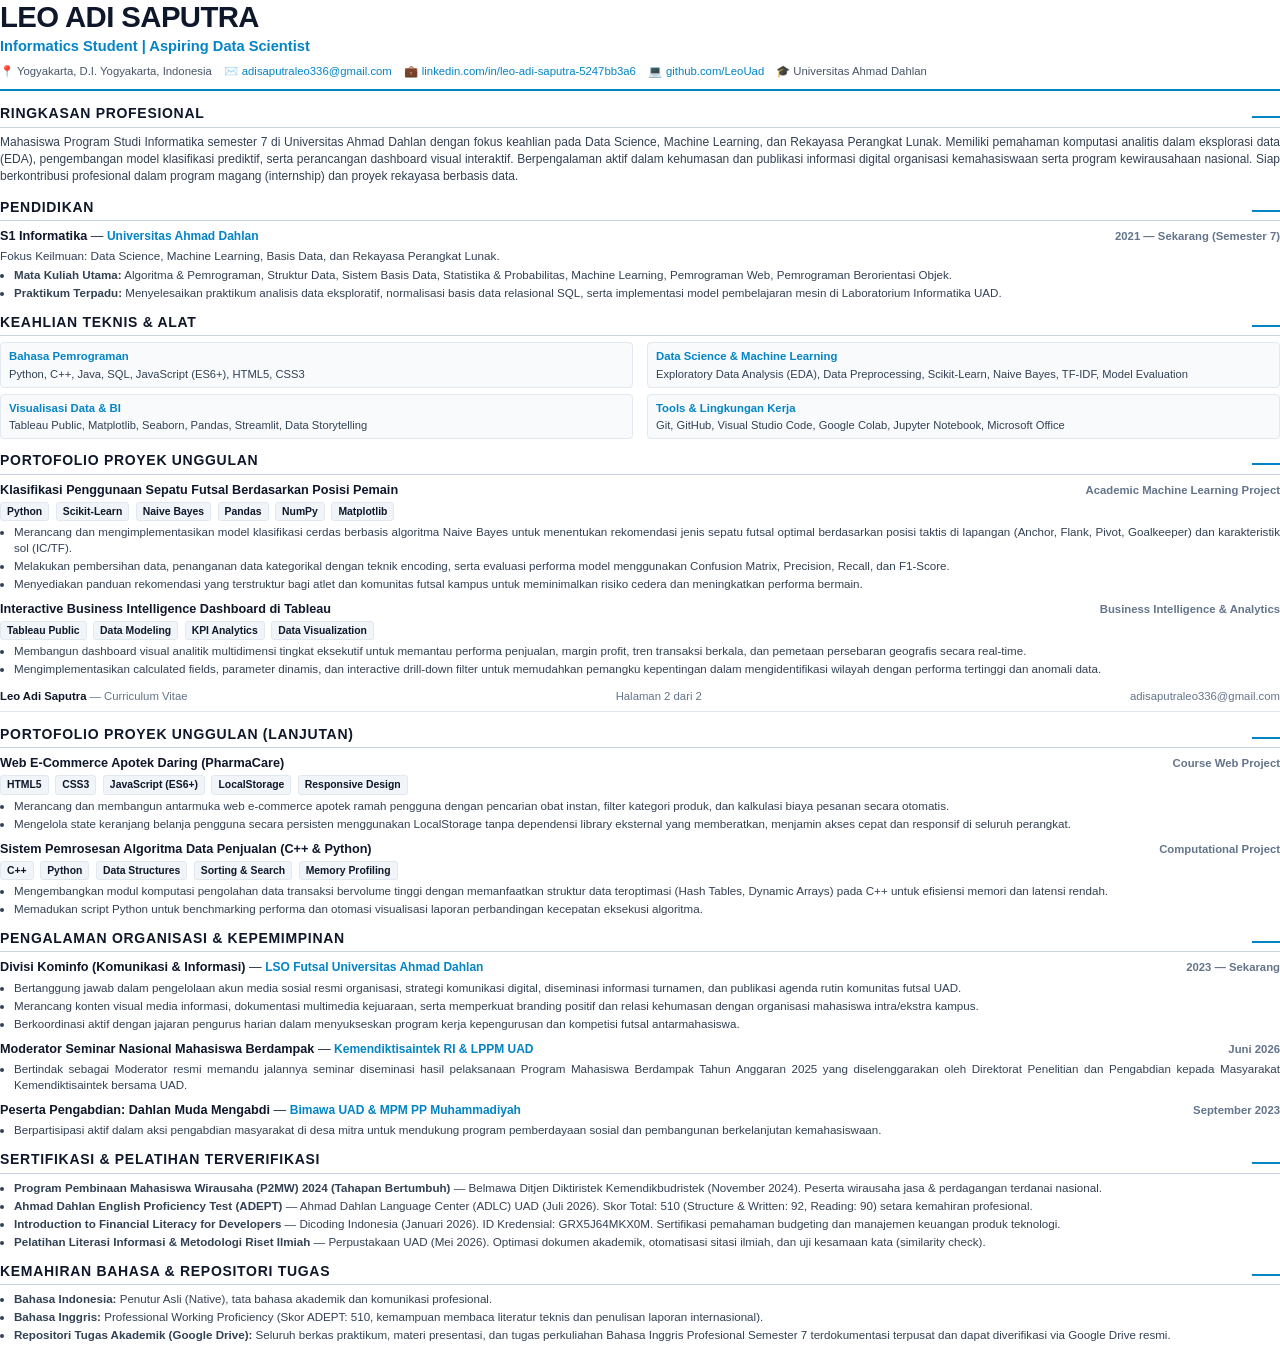
==== assets/cv-source.html @ f5b61b45 "feat: implement complete professional 2-page CV PDF and full preview modal" ====
<!DOCTYPE html>
<html lang="id">
<head>
  <meta charset="UTF-8">
  <title>Curriculum Vitae - Leo Adi Saputra</title>
  <style>
    @page {
      size: A4 portrait;
      margin: 12mm 15mm;
    }

    * {
      box-sizing: border-box;
      margin: 0;
      padding: 0;
      -webkit-print-color-adjust: exact;
      print-color-adjust: exact;
    }

    body {
      font-family: -apple-system, BlinkMacSystemFont, "Segoe UI", Roboto, "Helvetica Neue", Arial, sans-serif;
      color: #1e293b;
      background: #ffffff;
      font-size: 9.5pt;
      line-height: 1.45;
    }

    .page {
      position: relative;
      width: 100%;
    }

    .page-break {
      page-break-after: always;
      break-after: page;
      height: 0;
      display: block;
    }

    /* Header */
    .header {
      border-bottom: 2px solid #0284c7;
      padding-bottom: 10px;
      margin-bottom: 12px;
    }

    .name {
      font-size: 22pt;
      font-weight: 800;
      color: #0f172a;
      letter-spacing: -0.02em;
      line-height: 1.15;
    }

    .title {
      font-size: 11pt;
      font-weight: 600;
      color: #0284c7;
      margin-top: 2px;
      margin-bottom: 6px;
    }

    .contact-info {
      display: flex;
      flex-wrap: wrap;
      gap: 12px;
      font-size: 8.5pt;
      color: #475569;
    }

    .contact-item {
      display: inline-flex;
      align-items: center;
      gap: 4px;
    }

    .contact-item a {
      color: #0284c7;
      text-decoration: none;
      font-weight: 500;
    }

    /* Section Styling */
    .section {
      margin-bottom: 11px;
    }

    .section-title {
      font-size: 10.5pt;
      font-weight: 700;
      color: #0f172a;
      text-transform: uppercase;
      letter-spacing: 0.05em;
      border-bottom: 1px solid #cbd5e1;
      padding-bottom: 3px;
      margin-bottom: 6px;
      display: flex;
      justify-content: space-between;
      align-items: baseline;
    }

    .section-title::after {
      content: "";
      display: block;
      height: 2px;
      background: #0284c7;
      width: 28px;
      margin-top: 2px;
    }

    p.summary {
      text-align: justify;
      text-justify: inter-word;
      color: #334155;
      font-size: 9pt;
      line-height: 1.45;
    }

    /* Entry Item */
    .entry {
      margin-bottom: 8px;
    }

    .entry:last-child {
      margin-bottom: 0;
    }

    .entry-header {
      display: flex;
      justify-content: space-between;
      align-items: baseline;
      margin-bottom: 2px;
    }

    .entry-title {
      font-size: 9.5pt;
      font-weight: 700;
      color: #0f172a;
    }

    .entry-subtitle {
      font-size: 9pt;
      font-weight: 600;
      color: #0284c7;
    }

    .entry-date {
      font-size: 8.5pt;
      font-weight: 600;
      color: #64748b;
      white-space: nowrap;
    }

    .entry-desc {
      font-size: 8.8pt;
      color: #334155;
      text-align: justify;
      text-justify: inter-word;
      line-height: 1.4;
    }

    .bullets {
      margin-top: 3px;
      padding-left: 14px;
      list-style-type: disc;
    }

    .bullets li {
      font-size: 8.7pt;
      color: #334155;
      margin-bottom: 2px;
      text-align: justify;
      text-justify: inter-word;
      line-height: 1.38;
    }

    .tech-pill {
      display: inline-block;
      background: #f1f5f9;
      color: #0f172a;
      padding: 1px 6px;
      border-radius: 3px;
      font-size: 7.8pt;
      font-weight: 600;
      border: 1px solid #e2e8f0;
      margin-right: 3px;
      margin-top: 2px;
    }

    /* Skills Grid */
    .skills-grid {
      display: grid;
      grid-template-columns: 1fr 1fr;
      gap: 6px 14px;
      font-size: 8.8pt;
    }

    .skill-category {
      background: #f8fafc;
      border: 1px solid #e2e8f0;
      border-radius: 4px;
      padding: 5px 8px;
    }

    .skill-cat-title {
      font-weight: 700;
      color: #0284c7;
      font-size: 8.5pt;
      margin-bottom: 2px;
    }

    .skill-cat-items {
      color: #334155;
      font-size: 8.4pt;
      line-height: 1.35;
    }

    /* Page 2 Header Continuity */
    .page2-header {
      display: flex;
      justify-content: space-between;
      align-items: center;
      border-bottom: 1px solid #e2e8f0;
      padding-bottom: 6px;
      margin-bottom: 12px;
      font-size: 8.5pt;
      color: #64748b;
    }

    .page2-header strong {
      color: #0f172a;
    }
  </style>
</head>
<body>

  <!-- ==================== HALAMAN 1 ==================== -->
  <div class="page">
    <div class="header">
      <h1 class="name">LEO ADI SAPUTRA</h1>
      <div class="title">Informatics Student | Aspiring Data Scientist</div>
      <div class="contact-info">
        <span class="contact-item">📍 Yogyakarta, D.I. Yogyakarta, Indonesia</span>
        <span class="contact-item">✉️ <a href="mailto:adisaputraleo336@gmail.com">adisaputraleo336@gmail.com</a></span>
        <span class="contact-item">💼 <a href="https://www.linkedin.com/in/leo-adi-saputra-5247bb3a6/" target="_blank">linkedin.com/in/leo-adi-saputra-5247bb3a6</a></span>
        <span class="contact-item">💻 <a href="https://github.com/LeoUad" target="_blank">github.com/LeoUad</a></span>
        <span class="contact-item">🎓 Universitas Ahmad Dahlan</span>
      </div>
    </div>

    <!-- Ringkasan Profesional -->
    <div class="section">
      <div class="section-title">Ringkasan Profesional</div>
      <p class="summary">
        Mahasiswa Program Studi Informatika semester 7 di Universitas Ahmad Dahlan dengan fokus keahlian pada Data Science, Machine Learning, dan Rekayasa Perangkat Lunak. Memiliki pemahaman komputasi analitis dalam eksplorasi data (EDA), pengembangan model klasifikasi prediktif, serta perancangan dashboard visual interaktif. Berpengalaman aktif dalam kehumasan dan publikasi informasi digital organisasi kemahasiswaan serta program kewirausahaan nasional. Siap berkontribusi profesional dalam program magang (internship) dan proyek rekayasa berbasis data.
      </p>
    </div>

    <!-- Pendidikan -->
    <div class="section">
      <div class="section-title">Pendidikan</div>
      <div class="entry">
        <div class="entry-header">
          <div>
            <span class="entry-title">S1 Informatika</span> &mdash;
            <span class="entry-subtitle">Universitas Ahmad Dahlan</span>
          </div>
          <span class="entry-date">2021 &mdash; Sekarang (Semester 7)</span>
        </div>
        <div class="entry-desc">
          Fokus Keilmuan: Data Science, Machine Learning, Basis Data, dan Rekayasa Perangkat Lunak.
        </div>
        <ul class="bullets">
          <li><strong>Mata Kuliah Utama:</strong> Algoritma & Pemrograman, Struktur Data, Sistem Basis Data, Statistika & Probabilitas, Machine Learning, Pemrograman Web, Pemrograman Berorientasi Objek.</li>
          <li><strong>Praktikum Terpadu:</strong> Menyelesaikan praktikum analisis data eksploratif, normalisasi basis data relasional SQL, serta implementasi model pembelajaran mesin di Laboratorium Informatika UAD.</li>
        </ul>
      </div>
    </div>

    <!-- Keahlian Teknis -->
    <div class="section">
      <div class="section-title">Keahlian Teknis &amp; Alat</div>
      <div class="skills-grid">
        <div class="skill-category">
          <div class="skill-cat-title">Bahasa Pemrograman</div>
          <div class="skill-cat-items">Python, C++, Java, SQL, JavaScript (ES6+), HTML5, CSS3</div>
        </div>
        <div class="skill-category">
          <div class="skill-cat-title">Data Science &amp; Machine Learning</div>
          <div class="skill-cat-items">Exploratory Data Analysis (EDA), Data Preprocessing, Scikit-Learn, Naive Bayes, TF-IDF, Model Evaluation</div>
        </div>
        <div class="skill-category">
          <div class="skill-cat-title">Visualisasi Data &amp; BI</div>
          <div class="skill-cat-items">Tableau Public, Matplotlib, Seaborn, Pandas, Streamlit, Data Storytelling</div>
        </div>
        <div class="skill-category">
          <div class="skill-cat-title">Tools &amp; Lingkungan Kerja</div>
          <div class="skill-cat-items">Git, GitHub, Visual Studio Code, Google Colab, Jupyter Notebook, Microsoft Office</div>
        </div>
      </div>
    </div>

    <!-- Proyek Unggulan (Halaman 1: Proyek 1 & 2) -->
    <div class="section">
      <div class="section-title">Portofolio Proyek Unggulan</div>

      <!-- Proyek 1 -->
      <div class="entry">
        <div class="entry-header">
          <div>
            <span class="entry-title">Klasifikasi Penggunaan Sepatu Futsal Berdasarkan Posisi Pemain</span>
            <div style="margin-top: 1px;">
              <span class="tech-pill">Python</span>
              <span class="tech-pill">Scikit-Learn</span>
              <span class="tech-pill">Naive Bayes</span>
              <span class="tech-pill">Pandas</span>
              <span class="tech-pill">NumPy</span>
              <span class="tech-pill">Matplotlib</span>
            </div>
          </div>
          <span class="entry-date">Academic Machine Learning Project</span>
        </div>
        <ul class="bullets">
          <li>Merancang dan mengimplementasikan model klasifikasi cerdas berbasis algoritma Naive Bayes untuk menentukan rekomendasi jenis sepatu futsal optimal berdasarkan posisi taktis di lapangan (Anchor, Flank, Pivot, Goalkeeper) dan karakteristik sol (IC/TF).</li>
          <li>Melakukan pembersihan data, penanganan data kategorikal dengan teknik encoding, serta evaluasi performa model menggunakan Confusion Matrix, Precision, Recall, dan F1-Score.</li>
          <li>Menyediakan panduan rekomendasi yang terstruktur bagi atlet dan komunitas futsal kampus untuk meminimalkan risiko cedera dan meningkatkan performa bermain.</li>
        </ul>
      </div>

      <!-- Proyek 2 -->
      <div class="entry" style="margin-top: 6px;">
        <div class="entry-header">
          <div>
            <span class="entry-title">Interactive Business Intelligence Dashboard di Tableau</span>
            <div style="margin-top: 1px;">
              <span class="tech-pill">Tableau Public</span>
              <span class="tech-pill">Data Modeling</span>
              <span class="tech-pill">KPI Analytics</span>
              <span class="tech-pill">Data Visualization</span>
            </div>
          </div>
          <span class="entry-date">Business Intelligence & Analytics</span>
        </div>
        <ul class="bullets">
          <li>Membangun dashboard visual analitik multidimensi tingkat eksekutif untuk memantau performa penjualan, margin profit, tren transaksi berkala, dan pemetaan persebaran geografis secara real-time.</li>
          <li>Mengimplementasikan calculated fields, parameter dinamis, dan interactive drill-down filter untuk memudahkan pemangku kepentingan dalam mengidentifikasi wilayah dengan performa tertinggi dan anomali data.</li>
        </ul>
      </div>
    </div>
  </div>

  <!-- PAGE BREAK UNTUK HALAMAN 2 -->
  <div class="page-break"></div>

  <!-- ==================== HALAMAN 2 ==================== -->
  <div class="page">
    <div class="page2-header">
      <span><strong>Leo Adi Saputra</strong> &mdash; Curriculum Vitae</span>
      <span>Halaman 2 dari 2</span>
      <span>adisaputraleo336@gmail.com</span>
    </div>

    <!-- Proyek Unggulan (Lanjutan Halaman 2: Proyek 3 & 4) -->
    <div class="section">
      <div class="section-title">Portofolio Proyek Unggulan (Lanjutan)</div>

      <!-- Proyek 3 -->
      <div class="entry">
        <div class="entry-header">
          <div>
            <span class="entry-title">Web E-Commerce Apotek Daring (PharmaCare)</span>
            <div style="margin-top: 1px;">
              <span class="tech-pill">HTML5</span>
              <span class="tech-pill">CSS3</span>
              <span class="tech-pill">JavaScript (ES6+)</span>
              <span class="tech-pill">LocalStorage</span>
              <span class="tech-pill">Responsive Design</span>
            </div>
          </div>
          <span class="entry-date">Course Web Project</span>
        </div>
        <ul class="bullets">
          <li>Merancang dan membangun antarmuka web e-commerce apotek ramah pengguna dengan pencarian obat instan, filter kategori produk, dan kalkulasi biaya pesanan secara otomatis.</li>
          <li>Mengelola state keranjang belanja pengguna secara persisten menggunakan LocalStorage tanpa dependensi library eksternal yang memberatkan, menjamin akses cepat dan responsif di seluruh perangkat.</li>
        </ul>
      </div>

      <!-- Proyek 4 -->
      <div class="entry" style="margin-top: 6px;">
        <div class="entry-header">
          <div>
            <span class="entry-title">Sistem Pemrosesan Algoritma Data Penjualan (C++ &amp; Python)</span>
            <div style="margin-top: 1px;">
              <span class="tech-pill">C++</span>
              <span class="tech-pill">Python</span>
              <span class="tech-pill">Data Structures</span>
              <span class="tech-pill">Sorting &amp; Search</span>
              <span class="tech-pill">Memory Profiling</span>
            </div>
          </div>
          <span class="entry-date">Computational Project</span>
        </div>
        <ul class="bullets">
          <li>Mengembangkan modul komputasi pengolahan data transaksi bervolume tinggi dengan memanfaatkan struktur data teroptimasi (Hash Tables, Dynamic Arrays) pada C++ untuk efisiensi memori dan latensi rendah.</li>
          <li>Memadukan script Python untuk benchmarking performa dan otomasi visualisasi laporan perbandingan kecepatan eksekusi algoritma.</li>
        </ul>
      </div>
    </div>

    <!-- Pengalaman Organisasi & Kepemimpinan -->
    <div class="section">
      <div class="section-title">Pengalaman Organisasi &amp; Kepemimpinan</div>

      <!-- Organisasi 1 -->
      <div class="entry">
        <div class="entry-header">
          <div>
            <span class="entry-title">Divisi Kominfo (Komunikasi &amp; Informasi)</span> &mdash;
            <span class="entry-subtitle">LSO Futsal Universitas Ahmad Dahlan</span>
          </div>
          <span class="entry-date">2023 &mdash; Sekarang</span>
        </div>
        <ul class="bullets">
          <li>Bertanggung jawab dalam pengelolaan akun media sosial resmi organisasi, strategi komunikasi digital, diseminasi informasi turnamen, dan publikasi agenda rutin komunitas futsal UAD.</li>
          <li>Merancang konten visual media informasi, dokumentasi multimedia kejuaraan, serta memperkuat branding positif dan relasi kehumasan dengan organisasi mahasiswa intra/ekstra kampus.</li>
          <li>Berkoordinasi aktif dengan jajaran pengurus harian dalam menyukseskan program kerja kepengurusan dan kompetisi futsal antarmahasiswa.</li>
        </ul>
      </div>

      <!-- Kepanitiaan / Moderator -->
      <div class="entry" style="margin-top: 6px;">
        <div class="entry-header">
          <div>
            <span class="entry-title">Moderator Seminar Nasional Mahasiswa Berdampak</span> &mdash;
            <span class="entry-subtitle">Kemendiktisaintek RI &amp; LPPM UAD</span>
          </div>
          <span class="entry-date">Juni 2026</span>
        </div>
        <ul class="bullets">
          <li>Bertindak sebagai Moderator resmi memandu jalannya seminar diseminasi hasil pelaksanaan Program Mahasiswa Berdampak Tahun Anggaran 2025 yang diselenggarakan oleh Direktorat Penelitian dan Pengabdian kepada Masyarakat Kemendiktisaintek bersama UAD.</li>
        </ul>
      </div>

      <!-- Pengabdian Masyarakat -->
      <div class="entry" style="margin-top: 6px;">
        <div class="entry-header">
          <div>
            <span class="entry-title">Peserta Pengabdian: Dahlan Muda Mengabdi</span> &mdash;
            <span class="entry-subtitle">Bimawa UAD &amp; MPM PP Muhammadiyah</span>
          </div>
          <span class="entry-date">September 2023</span>
        </div>
        <ul class="bullets">
          <li>Berpartisipasi aktif dalam aksi pengabdian masyarakat di desa mitra untuk mendukung program pemberdayaan sosial dan pembangunan berkelanjutan kemahasiswaan.</li>
        </ul>
      </div>
    </div>

    <!-- Sertifikasi & Pelatihan Terverifikasi -->
    <div class="section">
      <div class="section-title">Sertifikasi &amp; Pelatihan Terverifikasi</div>
      <div class="entry">
        <ul class="bullets">
          <li><strong>Program Pembinaan Mahasiswa Wirausaha (P2MW) 2024 (Tahapan Bertumbuh)</strong> &mdash; Belmawa Ditjen Diktiristek Kemendikbudristek (November 2024). Peserta wirausaha jasa &amp; perdagangan terdanai nasional.</li>
          <li><strong>Ahmad Dahlan English Proficiency Test (ADEPT)</strong> &mdash; Ahmad Dahlan Language Center (ADLC) UAD (Juli 2026). Skor Total: 510 (Structure &amp; Written: 92, Reading: 90) setara kemahiran profesional.</li>
          <li><strong>Introduction to Financial Literacy for Developers</strong> &mdash; Dicoding Indonesia (Januari 2026). ID Kredensial: GRX5J64MKX0M. Sertifikasi pemahaman budgeting dan manajemen keuangan produk teknologi.</li>
          <li><strong>Pelatihan Literasi Informasi &amp; Metodologi Riset Ilmiah</strong> &mdash; Perpustakaan UAD (Mei 2026). Optimasi dokumen akademik, otomatisasi sitasi ilmiah, dan uji kesamaan kata (similarity check).</li>
        </ul>
      </div>
    </div>

    <!-- Kemahiran Bahasa & Repositori Akademik -->
    <div class="section">
      <div class="section-title">Kemahiran Bahasa &amp; Repositori Tugas</div>
      <div class="entry">
        <ul class="bullets">
          <li><strong>Bahasa Indonesia:</strong> Penutur Asli (Native), tata bahasa akademik dan komunikasi profesional.</li>
          <li><strong>Bahasa Inggris:</strong> Professional Working Proficiency (Skor ADEPT: 510, kemampuan membaca literatur teknis dan penulisan laporan internasional).</li>
          <li><strong>Repositori Tugas Akademik (Google Drive):</strong> Seluruh berkas praktikum, materi presentasi, dan tugas perkuliahan Bahasa Inggris Profesional Semester 7 terdokumentasi terpusat dan dapat diverifikasi via Google Drive resmi.</li>
        </ul>
      </div>
    </div>

  </div>

</body>
</html>
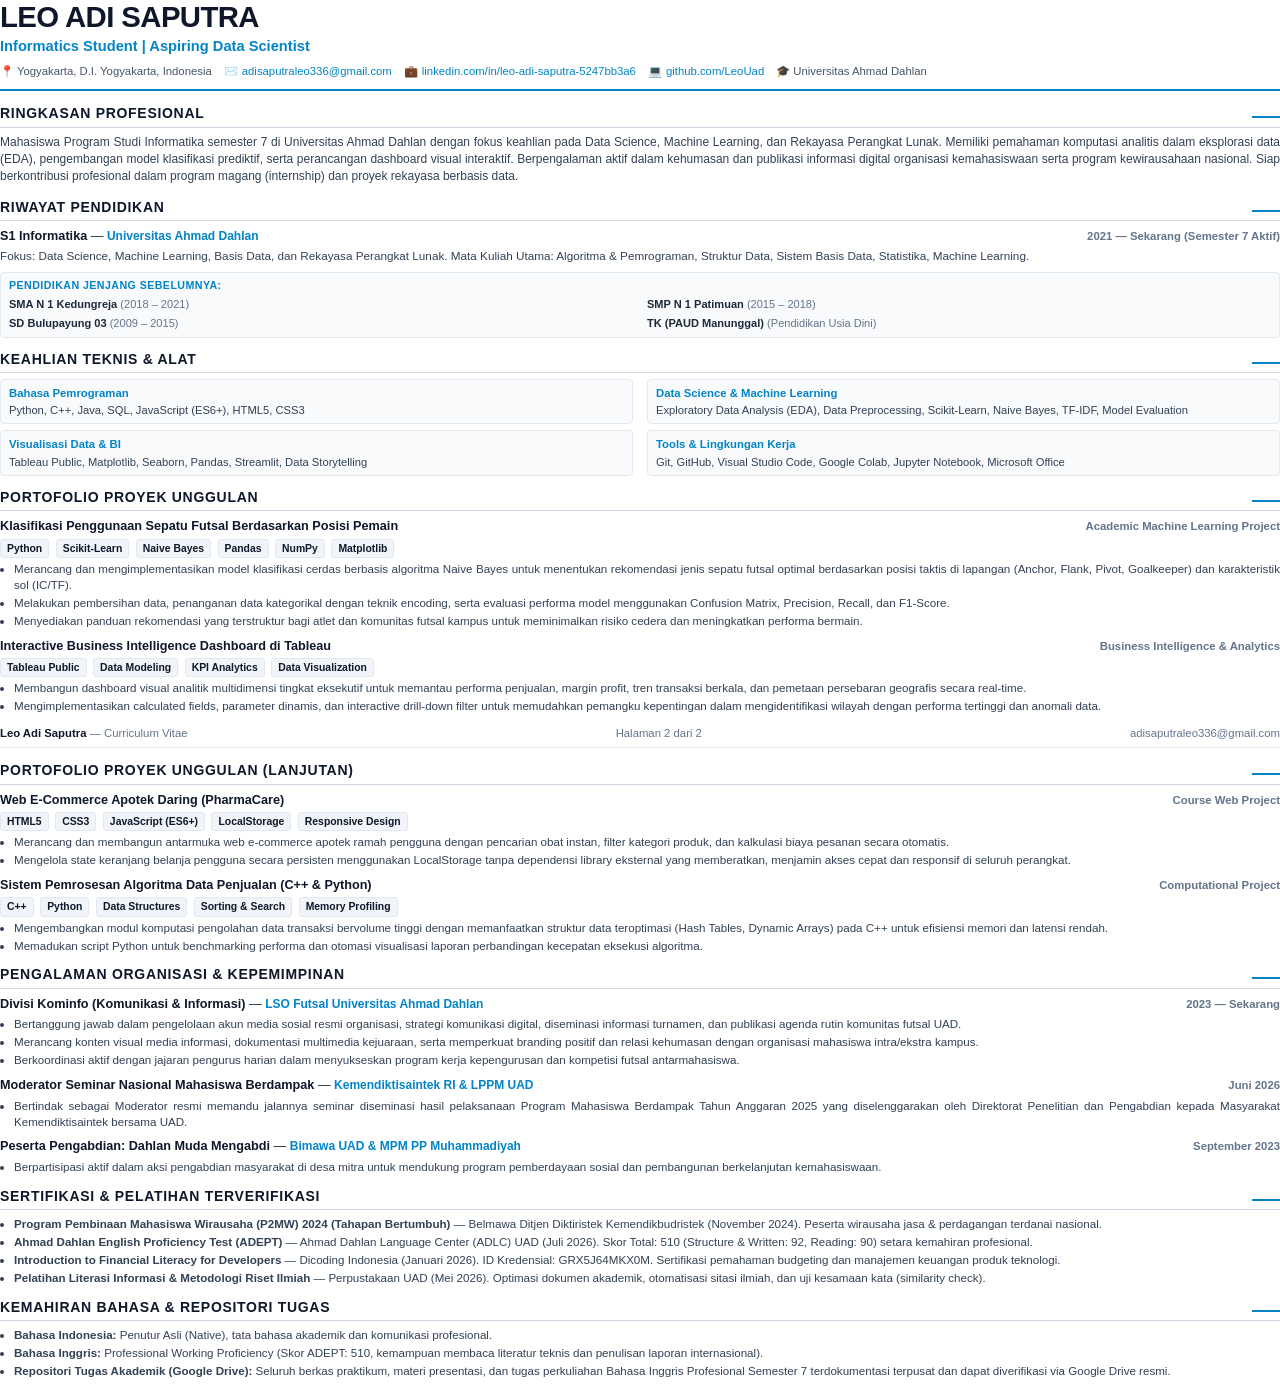
==== commit cf13683e: "feat: add complete previous education history to CV and PDF" ====
--- a/assets/cv-source.html
+++ b/assets/cv-source.html
@@ -258,22 +258,29 @@
 
     <!-- Pendidikan -->
     <div class="section">
-      <div class="section-title">Pendidikan</div>
+      <div class="section-title">Riwayat Pendidikan</div>
       <div class="entry">
         <div class="entry-header">
           <div>
             <span class="entry-title">S1 Informatika</span> &mdash;
             <span class="entry-subtitle">Universitas Ahmad Dahlan</span>
           </div>
-          <span class="entry-date">2021 &mdash; Sekarang (Semester 7)</span>
+          <span class="entry-date">2021 &mdash; Sekarang (Semester 7 Aktif)</span>
         </div>
         <div class="entry-desc">
-          Fokus Keilmuan: Data Science, Machine Learning, Basis Data, dan Rekayasa Perangkat Lunak.
-        </div>
-        <ul class="bullets">
-          <li><strong>Mata Kuliah Utama:</strong> Algoritma & Pemrograman, Struktur Data, Sistem Basis Data, Statistika & Probabilitas, Machine Learning, Pemrograman Web, Pemrograman Berorientasi Objek.</li>
-          <li><strong>Praktikum Terpadu:</strong> Menyelesaikan praktikum analisis data eksploratif, normalisasi basis data relasional SQL, serta implementasi model pembelajaran mesin di Laboratorium Informatika UAD.</li>
-        </ul>
+          Fokus: Data Science, Machine Learning, Basis Data, dan Rekayasa Perangkat Lunak. Mata Kuliah Utama: Algoritma &amp; Pemrograman, Struktur Data, Sistem Basis Data, Statistika, Machine Learning.
+        </div>
+      </div>
+
+      <!-- Riwayat Pendidikan Jenjang Sebelumnya -->
+      <div style="margin-top: 5px; background: #f8fafc; border: 1px solid #e2e8f0; border-radius: 4px; padding: 5px 8px; font-size: 8.3pt;">
+        <div style="font-weight: 700; color: #0284c7; font-size: 8pt; margin-bottom: 3px; text-transform: uppercase; letter-spacing: 0.04em;">Pendidikan Jenjang Sebelumnya:</div>
+        <div style="display: grid; grid-template-columns: 1fr 1fr; gap: 3px 14px;">
+          <div><strong>SMA N 1 Kedungreja</strong> <span style="color: #64748b;">(2018 &ndash; 2021)</span></div>
+          <div><strong>SMP N 1 Patimuan</strong> <span style="color: #64748b;">(2015 &ndash; 2018)</span></div>
+          <div><strong>SD Bulupayung 03</strong> <span style="color: #64748b;">(2009 &ndash; 2015)</span></div>
+          <div><strong>TK (PAUD Manunggal)</strong> <span style="color: #64748b;">(Pendidikan Usia Dini)</span></div>
+        </div>
       </div>
     </div>
 
